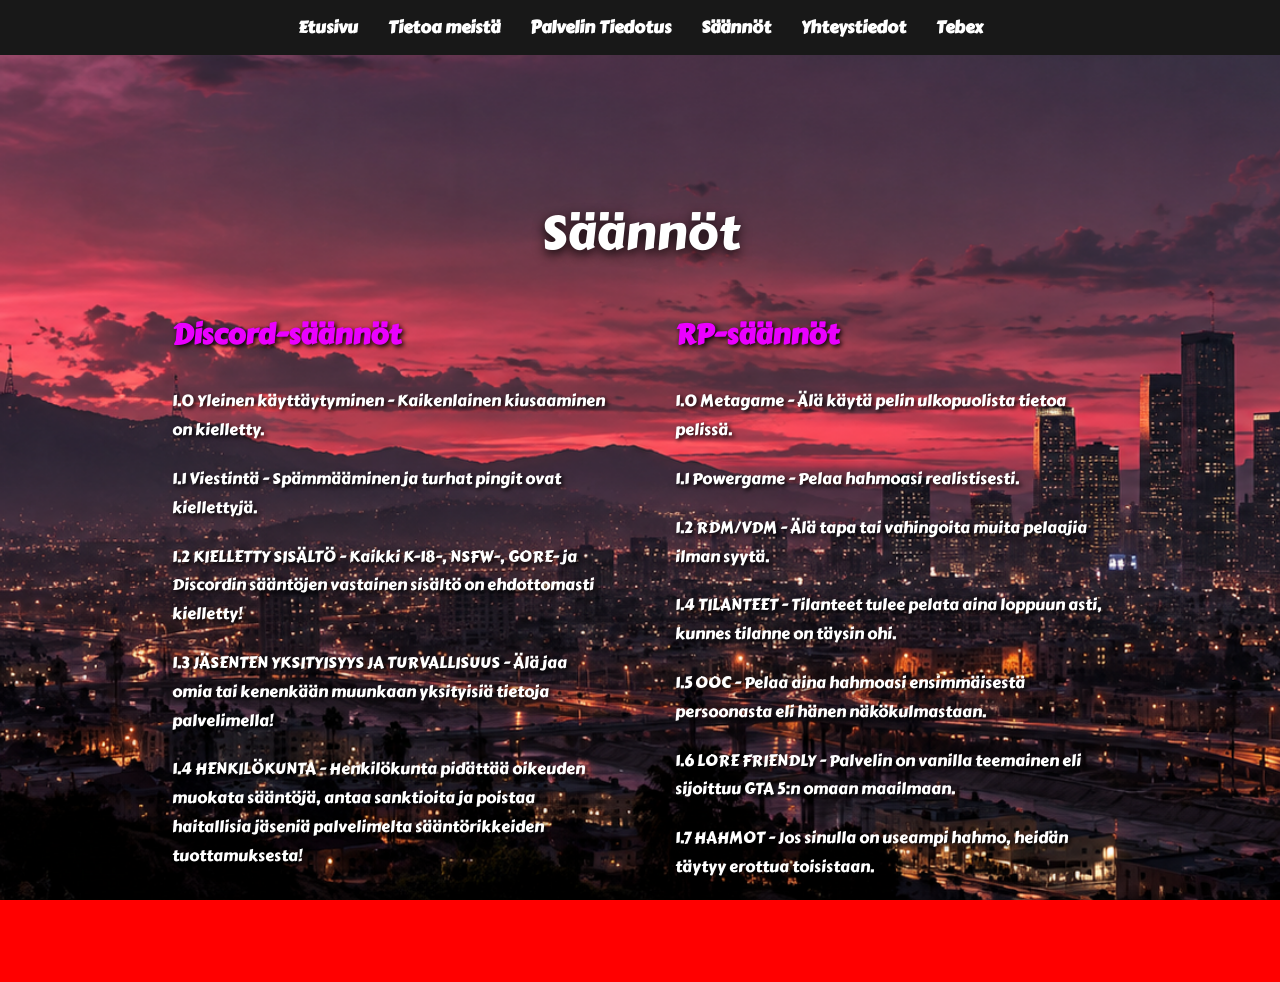
==== saannot/index.html @ a562ff14 "Add files via upload" ====
<!DOCTYPE html>
<html lang="fi">
<head>    
    <!-- Google Fonts: Carter One -->
    <link rel="preconnect" href="https://fonts.googleapis.com">
    <link rel="preconnect" href="https://fonts.gstatic.com" crossorigin>
    <link href="https://fonts.googleapis.com/css2?family=Carter+One&display=swap" rel="stylesheet">

    <meta charset="UTF-8">
    <meta name="viewport" content="width=device-width, initial-scale=1.0">
    <title>Union - Säännöt</title>
    <link rel="stylesheet" href="/style.css">
    <!-- UNION - SELAIMEN PIKKUKUVA -->
    <link rel="icon" type="image/png" href="/UnionU.png">
</head>
    <body>
        <nav class="navbar">
            <a href="/">Etusivu</a>
            <a href="/tietoa/">Tietoa meistä</a>
            <a href="/tiedotus/">Palvelin Tiedotus</a>
            <a href="/saannot/">Säännöt</a>
            <a href="/yhteystiedot/">Yhteystiedot</a>
            <a href="/tebex/">Tebex</a>
        </nav>
    <main class="content">

        <h1 class="page-title">Säännöt</h1>
        <div class="rules-container">

    <!-- VASEN SARake: DISCORD -->
    <section class="rules-column">

        <h2>Discord-säännöt</h2>

        <p>1.0 Yleinen käyttäytyminen - Kaikenlainen kiusaaminen on kielletty.</p>

        <p>1.1 Viestintä - Spämmääminen ja turhat pingit ovat kiellettyjä.</p>

        <p>1.2 KIELLETTY SISÄLTÖ - Kaikki K-18-, NSFW-, GORE- ja Discordin sääntöjen vastainen sisältö on ehdottomasti kielletty!</p>

        <p>1.3 JÄSENTEN YKSITYISYYS JA TURVALLISUUS - Älä jaa omia tai kenenkään muunkaan yksityisiä tietoja palvelimella!</p>

        <p>1.4 HENKILÖKUNTA - Henkilökunta pidättää oikeuden muokata sääntöjä, antaa sanktioita ja poistaa haitallisia jäseniä palvelimelta sääntörikkeiden tuottamuksesta!</p>

    </section>

    <!-- OIKEA SARAKE: RP -->
    <section class="rules-column">

        <h2>RP-säännöt</h2>

        <p>1.0 Metagame - Älä käytä pelin ulkopuolista tietoa pelissä.</p>

        <p>1.1 Powergame - Pelaa hahmoasi realistisesti.</p>

        <p>1.2 RDM/VDM - Älä tapa tai vahingoita muita pelaajia ilman syytä.</p>

        <p>1.4 TILANTEET - Tilanteet tulee pelata aina loppuun asti, kunnes tilanne on täysin ohi.</p>

        <p>1.5 OOC - Pelaa aina hahmoasi ensimmäisestä persoonasta eli hänen näkökulmastaan.</p>

        <p>1.6 LORE FRIENDLY - Palvelin on vanilla teemainen eli sijoittuu GTA 5:n omaan maailmaan.</p>

        <p>1.7 HAHMOT - Jos sinulla on useampi hahmo, heidän täytyy erottua toisistaan.</p>

        <!-- LISÄÄ LOPUT RP-SÄÄNNÖT TÄHÄN -->

    </section>

</div>
        
    </main>
<script src="/snow.js" defer></script>
</body>
</html>
---- style.css ----
/* Yleiset asetukset */
* {
    box-sizing: border-box;
}

html {
    scroll-behavior: smooth;
    scroll-padding-top: 100px;
}

body {
    margin: 0;
    font-family: "Carter One", system-ui;
    background-color: #f4f4f4;
    color: rgb(34, 34, 34);
    line-height: 1.6;
}

/* Yläpalkki */
.header {
    background-color: #181818;
    color: white;
    padding: 20px;
    text-align: center;
}

.header h1 {
    margin: 0 0 15px;
    letter-spacing: 3px;
}


/* Navigointivalikko */
.navigation {
    display: flex;
    justify-content: center;
    flex-wrap: wrap;
    gap: 20px;
}

.navigation a {
    color: white;
    text-decoration: none;
    font-weight: bold;
    transition: color 0.2s;
}

.navigation a:hover {
    color: #00bcd4;
}


/* Etusivun suuri osio */

.hero {
    
    background-size: cover;
    background-position: center;
    background-repeat: no-repeat;

    min-height: 400px;
    padding: 80px 20px;

    text-align: center;
}

.hero {
    min-height: 793px;
    padding: 80px 20px;
    background: linear-gradient(135deg, #202020, #5a5a5a);
    color: rgb(255, 0, 242);
    text-align: center;

    display: flex;
    flex-direction: column;
    justify-content: center;
    align-items: center;
}

.hero h2 {
    font-size: 36px;
    margin-bottom: 10px;
}

.hero p {
    max-width: 600px;
}

body.etusivu .hero {
    background: transparent;
}

/* Painike */
.button {
    display: inline-block;
    margin-top: 20px;
    padding: 12px 25px;
    background-color: #0098d4;
    color: #111111;
    text-decoration: none;
    font-weight: bold;
    border-radius: 5px;
    transition: background-color 0.2s;
}

.button:hover {
    background-color: #0098d4;
}


/* Sisältö ilman valkoista laatikkoa */
.content {
    width: 90%;
    max-width: 1100px;
    margin: 50px auto;
    padding: 30px;

    background: transparent;
    backdrop-filter: none;
    -webkit-backdrop-filter: none;

    border: none;
    border-radius: 0;
    box-shadow: none;

    height: auto;
    min-height: 0;
    max-height: none;

    color: white;
}

/* Pääotsikot */
.content h1 {
    color: #ffffff;
    font-size: 48px;
    text-align: center;

    text-shadow: 0 4px 12px rgba(0, 0, 0, 0.9);
}

/* Väliotsikot */
.content h2 {
    color: #00d9ff;
    font-size: 30px;

    text-shadow: 0 3px 8px rgba(0, 0, 0, 0.8);
}

/* Tavalliset tekstit */
.content p,
.content li {
    color: #ffffff;
    font-size: 19px;
    line-height: 1.9;

    text-shadow: 0 2px 6px rgba(0, 0, 0, 0.95);
}

/* Linkit */
.content a {
    color: #00d9ff;
    text-decoration: none;
}

.content a:hover {
    color: #ffffff;
}


/* Kuvien asettelu */
.image-container {
    display: flex;
    flex-wrap: wrap;
    gap: 20px;
    justify-content: center;
}

/* Kuvien tyylit */
.image-container img {
    max-width: 100%;
    height: auto;
    border-radius: 10px;
    box-shadow: 0 3px 10px rgba(0, 0, 0, 0.08);
}  

/* Kuvatekstit */
.image-container figcaption {
    text-align: center;
    margin-top: 10px;
    font-style: italic;
    color: #555;
}

/* Yhteystiedot */
.contact-info {
    text-align: center;
    margin-top: 20px;
} 


/* Tebex-logo */
.tebex-logo {
    display: block;
    margin: 20px auto;
    max-width: 200px;
    height: auto;
}

/* Sivuston taustakuva */
body {
    background-image: url("./tausta.png");
    background-size: cover;
    background-position: center;
    background-repeat: no-repeat;
    background-attachment: fixed;
    min-height: 100vh;
}


/* Alapalkki */
.footer {
    padding: 20px;
    background-color: #181818;
    color: #ea00ff;
    text-align: center;
}


/* Puhelimille ja pienille näytöille */
@media (max-width: 600px) {

    .header h1 {
        font-size: 24px;
    }

    .navigation {
        gap: 12px;
    }

    .hero {
        min-height: 350px;
        padding: 50px 20px;
    }

    .hero h2 {
        font-size: 28px;
    }

    .content {
        margin: 15px;
        padding: 22px;
    }
}

body {
    background-color: red !important;
}


/* Yläpalkki */
.navbar {
    background-color: #181818;
    height: 65px;
    width: 100%;

    display: flex;
    justify-content: center;
    align-items: center;

    gap: 30px;
    box-sizing: border-box;
}

/* Yläpalkin linkit */
.navbar a {
    color: white;
    text-decoration: none;
    font-family: Arial, sans-serif;
    font-size: 16px;
    font-weight: 500;

    transition: color 0.3s ease;
}

/* Hiiren osoitin linkin päällä */
.navbar a:hover {
    color: #00d9ff;
}

/* Poistetaan sivun oletusreunukset */
body {
    margin: 0;
}



/* Yläpalkki kaikilla sivuilla */
.navbar {
    background-color: #181818;
    width: 100%;
    height: 55px;

    display: flex;
    justify-content: center;
    align-items: center;
    gap: 30px;

    box-sizing: border-box;
}

/* Yläpalkin linkit */
.navbar a,
.navbar a:visited {
    color: #ffffff;
    text-decoration: none;
    font-size: 16px;
    font-weight: 500;
}

/* Linkkien hover-efekti */
.navbar a:hover {
    color: #ea00ff;
}

/* Poistetaan ylimääräiset reunukset */
body {
    margin: 0;
}



/* Kaikkien sivujen taustakuvat */
body {
    background-size: cover;
    background-position: center;
    background-repeat: no-repeat;
    background-attachment: fixed;
    min-height: 100vh;
}

/* Etusivu */
body.etusivu {
    background-image: url("tausta.png");
}

/* Tietoa meistä */
body.tietoa {
    background-image: url("tausta.png");
}

/* Säännöt */
body.saannot {
    background-image: url("tausta.png");
}

/* Yhteystiedot */
body.yhteystiedot {
    background-image: url("tausta.png");
}

/* Tebex */
body.tebex {
    background-image: url("tausta.png");
}

body.etusivu .hero {
    background: transparent !important;
}


/* Sivuston rakenne */
html {
    min-height: 100%;
}

body {
    min-height: 100vh;
    margin: 0;
    display: flex;
    flex-direction: column;
}

/* Pääsisältö täyttää vapaan tilan */
main {
    flex: 1;
}

/* Alapalkki sivun alareunaan */
.footer {
    background-color: #181818;
    color: #ea00ff;
    text-align: center;
    padding: 20px;
    margin-top: auto;
}

body.etusivu {
    background-color: #181818;
}


/* Etusivun rakenne */
body.etusivu {
    margin: 0;
    min-height: 100vh;
    display: flex;
    flex-direction: column;
}

/* Pääsisältö täyttää jäljellä olevan tilan */
body.etusivu main {
    flex: 1;
    min-height: 0;
    display: flex;
    flex-direction: column;
}

/* Etusivun kuva ja sisältö */
body.etusivu .hero {
    flex: 1;
    min-height: 0;
    height: auto;
    padding: 40px 20px;
    box-sizing: border-box;

    display: flex;
    flex-direction: column;
    justify-content: center;
    align-items: center;

    background: transparent !important;
}

/* Alapalkki */
body.etusivu .footer {
    margin-top: 0;
    flex-shrink: 0;
    background-color: #181818;
    padding: 20px;
    text-align: center;
}


/* Etusivun otsikko */
body.etusivu .hero h2 {
    color: white;
    font-size: 42px;
    font-weight: bold;
    text-align: center;
    text-shadow: 2px 3px 8px rgba(0, 0, 0, 0.9);
}

/* Etusivun esittelyteksti */
body.etusivu .hero p {
    color: white;
    font-size: 20px;
    line-height: 1.6;
    text-align: center;
    max-width: 700px;
    text-shadow: 2px 2px 6px rgba(0, 0, 0, 0.9);
}


/* Tietoa meistä -sivun otsikko */
body.tietoa .content h1 {
    color: #171717;
    font-size: 36px;
    text-align: center;
    margin-bottom: 30px;
}

/* Väliotsikot */
body.tietoa .content h2 {
    color: #ea00ff;
    font-size: 24px;
    margin-top: 30px;
    margin-bottom: 15px;
}

/* Tekstikappaleet */
body.tietoa .content p {
    color: #222;
    font-size: 17px;
    line-height: 1.8;
}


/* Tietoa meistä -sivun taustakuva */
body.tietoa {
    background-image: url("tausta.png");
    background-size: cover;
    background-position: center;
    background-repeat: no-repeat;
    background-attachment: fixed;
}


/* Säännöt-sivun taustakuva */
body.saannot {
    background-image: url("tausta.png");
    background-size: cover;
    background-position: center;
    background-repeat: no-repeat;
    background-attachment: fixed;
}


/* Otsikot */
body.saannot .content h1 {
    color: #171717;
    font-size: 36px;
    margin-bottom: 40px;
}

/* Discord- ja RP-sääntöjen otsikot */
body.saannot .content h2 {
    color: #ea00ff;
    font-size: 36px;
    margin-top: 30px;
    margin-bottom: 40px;
}

/* Sääntötekstit */
body.saannot .content p {
    color: #222222;
    font-size: 16px;
    line-height: 1.8;
}


/* Säännöt-sivun pääotsikko */
.saannot-otsikko {
    text-align: center;
    font-size: 36px;
    font-weight: bold;
    color: #181818;
    margin-bottom: 40px;
}


/* Yhteystiedot-otsikko */
.yhteystiedot-otsikko {
    text-align: center;
    font-size: 36px;
    font-weight: bold;
    color: #181818;
    margin-bottom: 40px;
}


/* Yhteystiedot-sivun otsikko */
body.yhteystiedot .content h1 {
    text-align: center;
    font-size: 36px;
    margin: 10px 0 30px;
}


/* Otsikko keskelle */
body.yhteystiedot main.content h1 {
    text-align: center;
    font-size: 36px;
    margin: 10px 0 30px;
}


/* Otsikko keskelle */
body.yhteystiedot .yhteystiedot-laatikko h1 {
    text-align: center;
    font-size: 36px;
    margin: 10px 0 30px;
}


/* Tebex-otsikko keskelle */
body.tebex main.tebex-laatikko h1 {
    text-align: center;
    font-size: 36px;
    margin: 10px 0 30px;
}



/* Koko sivuston fontti */
html {
    font-family: 'Poppins', sans-serif;
    font-size: 18px;
}

body, button, input, textarea {
    font-family: 'Poppins', sans-serif;
}

/* Kaikkien sivujen pääotsikot */
h1 {
    font-size: 42px;
    font-weight: 700;
}

/* Väliotsikot */
h2 {
    font-size: 28px;
    font-weight: 600;
}

/* Tavalliset tekstit */
p, li {
    font-size: 18px;
    line-height: 1.8;
}

/* Yläpalkin linkit */
.navbar a {
    font-family: 'Poppins', sans-serif;
    font-size: 17px;
    font-weight: 600;
}

/* Painikkeet */
button, .btn {
    font-size: 18px;
    font-weight: 600;
}



/* Etusivun sisältöalue */
body.etusivu .hero {
    position: relative;
    min-height: calc(100vh - 110px);
    display: flex;
    justify-content: center;
    align-items: center;
    background: transparent;
    overflow: hidden;
}

/* Union-logon sijoitus */
.union-logo-container {
    position: absolute;
    top: 50%;
    left: 50%;

    width: 100%;
    display: flex;
    justify-content: center;
    align-items: center;

    transform: translate(-50%, -50%);
    pointer-events: none;
}

/* Logon koko ja animaatio */
.union-logo {
    display: block;
    width: min(1200px, 90vw);
    max-width: none;
    height: auto;

    animation: unionFloat 5s ease-in-out infinite;

    filter: drop-shadow(
        0 15px 25px rgba(0, 0, 0, 0.4)
    );
}

/* Leijuva animaatio */
@keyframes unionFloat {
    0%, 100% {
        transform: translateY(0);
    }

    50% {
        transform: translateY(-25px);
    }
}

/* Tekstit logon eteen */
.hero-text {
    position: relative;
    z-index: 2;
    text-align: center;
    color: white;
    padding: 20px;
    text-shadow: 0 2px 8px black;
}

@media (prefers-reduced-motion: reduce) {
    .union-logo {
        animation: none;
    }
}


/* Hidas leijuva liike */
@keyframes unionFloat {
    0%, 100% {
        transform: translateY(0) scale(1);
    }

    50% {
        transform: translateY(-20px) scale(1.03);
    }
}

/* Huomioidaan vähennetyn liikkeen asetus */
@media (prefers-reduced-motion: reduce) {
    .union-logo {
        animation: none;
    }
}


/* Etusivu täsmälleen näytön kokoiseksi */
html,
body.etusivu {
    margin: 0;
    padding: 0;
}

/* Etusivun asettelu */
body.etusivu {
    height: 100vh;
    height: 100dvh;

    display: flex;
    flex-direction: column;

    overflow: hidden;
}

/* Yläpalkki */
body.etusivu .navbar {
    flex-shrink: 0;
    height: 50px;
}

/* Etusivun pääsisältö */
body.etusivu .hero {
    flex: 1;
    min-height: 0;
    height: auto;

    position: relative;
    display: flex;
    justify-content: center;
    align-items: center;

    overflow: hidden;
}

/* Alapalkki */
body.etusivu .footer,
body.etusivu footer {
    flex-shrink: 0;
    padding: 15px;
    margin: 0;
}

/* Leijuva Union-logo */
body.etusivu .union-logo {
    width: min(1100px, 85vw);
    max-height: 90%;
    object-fit: contain;

    animation: unionFloat 5s ease-in-out infinite;
}

/* Logon animaatio */
@keyframes unionFloat {
    0%, 100% {
        transform: translateY(0);
    }

    50% {
        transform: translateY(-20px);
    }
}

@media (prefers-reduced-motion: reduce) {
    body.etusivu .union-logo {
        animation: none;
    }
}


/* CARTER ONE - KOKO SIVUSTO */

html,
body,
h1,
h2,
h3,
h4,
h5,
h6,
p,
a,
span,
li,
button,
nav,
header,
footer,
input,
textarea {
    font-family: "Carter One", cursive !important;
}

/* Pääotsikot */
h1 {
    font-size: 42px;
}

/* Väliotsikot */
h2 {
    font-size: 30px;
}

/* Tavalliset tekstit */
p, li {
    font-size: 18px;
    line-height: 1.8;
}

/* Yläpalkki */
.navbar a {
    font-size: 17px;
}

/* Etusivun pääotsikko */
.hero h2 {
    font-size: 42px;
}


/* Tietoa meistä -sivun asettelu */
.tietoa-grid {
    display: grid;
    grid-template-columns: repeat(2, minmax(0, 1fr));
    gap: 60px;
    margin-top: 70px;
}

/* Kolmas osio keskelle */
.tietoa-grid section:last-child {
    grid-column: 1 / -1;
    text-align: center;
}

/* Mobiiliasettelu */
@media (max-width: 768px) {
    .tietoa-grid {
        grid-template-columns: 1fr;
        gap: 25px;
    }

    .tietoa-grid section:last-child {
        grid-column: auto;
    }
}


/* Yhteystiedot ja Tebex ilman valkoisia laatikoita */
body.yhteystiedot main.content,
body.tebex main.content {
    display: flex;
    flex-direction: column;
    align-items: center;

    width: 100%;
    max-width: none;

    height: auto;
    min-height: 0;
    max-height: none;

    margin: 0;
    padding: 65px 30px;

    background: transparent;
    backdrop-filter: none;
    -webkit-backdrop-filter: none;

    border: none;
    border-radius: 0;
    box-shadow: none;

    color: #ffffff;
    box-sizing: border-box;
}

/* Sivujen pääotsikot */
.yhteystiedot-sisalto h1,
.tebex-sisalto h1 {
    font-size: 52px;
    color: white;
    text-align: center;
    margin: 0 0 60px;

    text-shadow: 0 4px 12px rgba(0,0,0,0.9);
}

/* Tekstiosioiden asettelu */
.yhteystiedot-tekstit,
.tebex-tekstit {
    width: 100%;
    max-width: 650px;
    text-align: center;
}

/* Väliotsikot */
.yhteystiedot-tekstit h2,
.tebex-tekstit h2 {
    color: #ea00ff;
    font-size: 30px;
    margin-bottom: 25px;
}

/* Tavalliset tekstit */
.yhteystiedot-tekstit p,
.tebex-tekstit p {
    color: white;
    font-size: 19px;
    line-height: 1.8;
    margin-bottom: 35px;
}

/* Tekstien varjostus */
.yhteystiedot-sisalto h2,
.yhteystiedot-sisalto p,
.tebex-sisalto h2,
.tebex-sisalto p {
    text-shadow: 0 3px 10px rgba(0,0,0,0.9);
}

/* Discord- ja Tebex-painikkeet */
.union-painike {
    display: inline-block;
    padding: 15px 30px;

    background: #ea00ff;
    color: #ffffff !important;

    text-decoration: none;
    border-radius: 12px;

    font-size: 18px;
    transition: 0.3s ease;
}

.union-painike:hover {
    background: #ea00ff;
    transform: translateY(-4px);
    box-shadow: 0 5px 20px rgba(0, 0, 0, 0.4);
}

/* Mobiilinäkymä */
@media (max-width: 768px) {
    body.yhteystiedot main.content,
    body.tebex main.content {
        padding: 45px 20px;
    }

    .yhteystiedot-sisalto h1,
    .tebex-sisalto h1 {
        font-size: 36px;
        margin-bottom: 40px;
    }

    .yhteystiedot-tekstit h2,
    .tebex-tekstit h2 {
        font-size: 24px;
    }
}


/* TIETOA MEISTÄ JA SÄÄNNÖT */

/* Poistetaan mahdolliset vanhat laatikkotyylit */
body.tietoa main.content,
body.saannot main.content {
    width: 90%;
    max-width: 1100px;
    margin: 50px auto;
    padding: 30px;

    background: transparent;
    backdrop-filter: none;
    -webkit-backdrop-filter: none;

    border: none;
    border-radius: 0;
    box-shadow: none;

    height: auto;
    min-height: 0;
    max-height: none;
}

/* Pääotsikot */
body.tietoa .content h1,
body.saannot .content h1 {
    color: #ffffff !important;
    font-size: 48px;
    text-align: center;

    text-shadow: 0 4px 12px rgba(0, 0, 0, 0.9);
}

/* Väliotsikot */
body.tietoa .content h2,
body.saannot .content h2 {
    color: #ea00ff !important;
    font-size: 28px;

    text-shadow: 0 3px 10px rgba(0, 0, 0, 0.9);
}

/* Tavalliset tekstit */
body.tietoa .content p,
body.saannot .content p,
body.saannot .content li {
    color: #ffffff !important;
    font-size: 18px;
    line-height: 1.8;

    text-shadow: 0 3px 10px rgba(0, 0, 0, 0.95);
}

/* Carter One */
body.tietoa .content,
body.saannot .content {
    font-family: "Carter One", cursive;
}

/* Mobiililaitteet */
@media (max-width: 768px) {
    body.tietoa .content h1,
    body.saannot .content h1 {
        font-size: 36px;
    }

    body.tietoa .content h2,
    body.saannot .content h2 {
        font-size: 24px;
    }

    body.tietoa .content p,
    body.saannot .content p {
        font-size: 16px;
    }
}

/* UNION - LUMISADE */

#snowfall {
    position: fixed;
    top: 0;
    left: 0;
    width: 100%;
    height: 100%;
    pointer-events: none;
    z-index: 9999;
    overflow: hidden;
}

.snowflake {
    position: absolute;
    top: -20px;
    background: white;
    border-radius: 50%;
    opacity: 0.8;
    box-shadow: 0 0 6px rgba(255,255,255,0.5);
    animation: snowfall linear infinite;
}

@keyframes snowfall {
    0% {
        transform: translate3d(0, -20px, 0);
    }

    100% {
        transform: translate3d(
            var(--drift),
            105vh,
            0
        );
    }
}

@media (prefers-reduced-motion: reduce) {
    .snowflake {
        animation: none;
        display: none;
    }
}

/* UNION - KAIKKIEN SIVUJEN PÄÄOTSIKOT */

.page-title {
    font-family: 'Carter One', cursive;
    font-size: 48px !important;
    font-weight: normal;

    color: white;
    text-align: center;

    position: relative;
    width: 100%;

    margin: 70px 0 0 0 !important;
    padding: 0 !important;

    line-height: 1.2;

    text-shadow: 3px 3px 5px rgba(0, 0, 0, 0.8);
}

/* UNION - SÄÄNTÖJEN KAKSI SARAKETTA */

.rules-container {
    display: grid;
    grid-template-columns: 1fr 1fr;
    gap: 70px;

    width: 90%;
    max-width: 1500px;

    margin: 50px auto 0;
    align-items: start;
}

.rules-column {
    min-width: 0;
    text-align: left;
}

.rules-column h2 {
    font-family: 'Carter One', cursive;
    font-size: 28px;
    color: #ea00ff;

    margin: 0 0 30px 0;
    text-shadow: 2px 2px 5px black;
}

.rules-column p {
    font-family: 'Carter One', cursive;
    font-size: 16px;
    color: white;

    line-height: 1.8;
    margin-bottom: 20px;

    overflow-wrap: break-word;
    text-shadow: 2px 2px 4px black;
}

/* MOBIILINÄKYMÄ */

@media (max-width: 768px) {
    .rules-container {
        grid-template-columns: 1fr;
        gap: 40px;
        width: 90%;
    }
}

/* UNION - YHTEYSTIETOJEN KAKSI SARAKETTA */

.contact-container {
    display: grid;
    grid-template-columns: 1fr 1fr;
    gap: 70px;

    width: 90%;
    max-width: 1300px;

    margin: 50px auto 0;
    align-items: start;
}

.contact-column {
    min-width: 0;
    text-align: center;
}

.contact-column h2 {
    font-family: 'Carter One', cursive;
    font-size: 28px;
    color: #ea00ff;

    margin: 0 0 30px 0;
    text-shadow: 2px 2px 5px black;
}

.contact-column p {
    font-family: 'Carter One', cursive;
    font-size: 16px;
    color: white;

    line-height: 1.8;
    margin-bottom: 20px;

    text-shadow: 2px 2px 4px black;
}

/* DISCORD-PAINIKE */

.contact-button {
    display: inline-block;
    background: #ea00ff;
    color: white;

    padding: 15px 28px;
    border-radius: 12px;

    font-family: 'Carter One', cursive;
    font-size: 16px;
    text-decoration: none;

    transition: 0.3s;
}

.contact-button:hover {
    background: #ea00ff;
    transform: scale(1.05);
}

/* SÄHKÖPOSTI */

.contact-email {
    color: #ea00ff;
    text-decoration: none;
    overflow-wrap: anywhere;
}

.contact-email:hover {
    text-decoration: underline;
}

/* MOBIILINÄKYMÄ */

@media (max-width: 768px) {
    .contact-container {
        grid-template-columns: 1fr;
        gap: 40px;
        width: 90%;
    }
}

/* UNION - YHTEYSTIETOJEN LINKKIEN VÄRIT */

.contact-button,
.contact-button:visited {
    color: white !important;
}

.contact-email,
.contact-email:visited {
    color: white !important;
}

/* Väri myös hiiren ollessa linkin päällä */

.contact-button:hover,
.contact-email:hover {
    color: white !important;
}
.contact-button {
    background-color: #ea00ff !important;
    color: white !important;
}

/* UNION - TIETOA MEISTÄ -SIVUN ASETTELU */

.about-container {
    display: grid;
    grid-template-columns: 1fr 1fr;
    column-gap: 70px;
    row-gap: 80px;

    width: 90%;
    max-width: 1000px;

    margin: 70px auto 0;
    align-items: start;
}

.about-column {
    min-width: 0;
    text-align: left;
}

.about-column h2 {
    font-family: 'Carter One', cursive;
    font-size: 28px;
    color: #ea00ff;

    margin: 0 0 20px 0;
    text-shadow: 2px 2px 5px black;
}

.about-column p {
    font-family: 'Carter One', cursive;
    font-size: 16px;
    color: white;

    line-height: 1.8;
    margin: 0 0 20px 0;

    text-shadow: 2px 2px 4px black;
}

/* MOBIILINÄKYMÄ */

@media (max-width: 768px) {
    .about-container {
        grid-template-columns: 1fr;
        gap: 40px;
        width: 90%;
    }
}

/* UNION - FOOTER JA TEKIJÄT */

.footer {
    position: relative;
    display: flex;
    align-items: center;
    justify-content: center;

    min-height: 90px;
    background: #181818;
    width: 100%;
}

.footer-credits {
    position: absolute;
    left: 25px;

    font-family: 'Carter One', cursive;
    font-size: 12px;
    color: #525252;
}

.footer-copyright {
    font-family: 'Carter One', cursive;
    font-size: 16px;
    color: #ea00ff;
}

/* MOBIILINÄKYMÄ */

@media (max-width: 600px) {
    .footer {
        flex-direction: column;
        gap: 8px;
        padding: 15px;
    }

    .footer-credits {
        position: static;
    }
}


/* UNION - PALVELIN TIEDOTUS */

body.tiedotus {
    background-image: url('tausta.png');
    background-position: center;
    background-size: cover;
    background-attachment: fixed;
    background-repeat: no-repeat;
    min-height: 100vh;
}

.tiedotus-main {
    width: 90%;
    max-width: 1100px;
    margin: 0 auto;
    padding-bottom: 80px;
}

.tiedotus-kuvaus {
    color: white;
    font-family: 'Carter One', cursive;
    font-size: 18px;
    text-align: center;
    margin: 30px 0 50px;
    text-shadow: 2px 2px 5px black;
}

.tiedotus-lista {
    display: flex;
    flex-direction: column;
    gap: 25px;
}

/* YKSITTÄINEN TIEDOTE */

.tiedote {
    background: rgba(0, 0, 0, 0.45);
    border: 1px solid rgba(234, 0, 255, 0.5);
    border-radius: 15px;

    padding: 25px 30px;
    text-align: left;

    backdrop-filter: blur(5px);
    -webkit-backdrop-filter: blur(5px);
}

.tiedote-ylatiedot {
    display: flex;
    justify-content: space-between;
    align-items: center;
    gap: 20px;
    margin-bottom: 15px;
}

.tiedote h2 {
    color: #ea00ff;
    font-family: 'Carter One', cursive;
    font-size: 24px;
    margin: 0;
    text-shadow: 2px 2px 5px black;
}

.tiedote time {
    color: #ea00ff;
    font-family: 'Carter One', cursive;
    font-size: 13px;
    white-space: nowrap;
}

.tiedote p {
    color: white;
    font-family: 'Carter One', cursive;
    font-size: 16px;
    line-height: 1.8;
    margin: 0;
    text-shadow: 2px 2px 4px black;
}

/* MOBIILINÄKYMÄ */

@media (max-width: 768px) {
    .tiedote {
        padding: 20px;
    }

    .tiedote-ylatiedot {
        flex-direction: column;
        align-items: flex-start;
        gap: 8px;
    }

    .tiedote h2 {
        font-size: 20px;
    }
}

/* UNION - SIVUKOHTAISET TAUSTAKUVAT */

/* SÄÄNNÖT */
body.saannot {
    background-image: url('/UnionSaannot.avif') !important;
    background-size: cover;
    background-position: center;
    background-repeat: no-repeat;
    background-attachment: fixed;
}

/* YHTEYSTIEDOT */
body.yhteystiedot {
    background-image: url('/UnionYhteystiedot.png') !important;
    background-size: cover;
    background-position: center;
    background-repeat: no-repeat;
    background-attachment: fixed;
}

/* TEBEX */
body.tebex {
    background-image: url('/TebexUnion.png') !important;
    background-size: cover;
    background-position: center;
    background-repeat: no-repeat;
    background-attachment: fixed;
}

/* UNION - TEBEX-SIVUN KESKITYS */

body.tebex .tebex-main {
    min-height: calc(100vh - 50px);
    display: flex;
    flex-direction: column;
    justify-content: center;
    align-items: center;
    text-align: center;
    padding: 20px;
    box-sizing: border-box;
}

/* KESKITETÄÄN KAIKKI TEKSTIT */

body.tebex .tebex-main h1,
body.tebex .tebex-main h2,
body.tebex .tebex-main p {
    text-align: center;
}

/* PAINIKE KESKELLE */

body.tebex .tebex-main a {
    align-self: center;
}

/* POISTETAAN YLIMÄÄRÄINEN YLÄMARGINAALI */

body.tebex .tebex-main .page-title {
    margin: 0 0 25px 0 !important;
}

/* UNION - TEBEX-SIVUN TEKSTIEN KESKITYS */

.tebex-sisalto {
    display: flex;
    flex-direction: column;
    align-items: center;
    text-align: center;
    width: 100%;
    box-sizing: border-box;
}

.tebex-sisalto .page-title {
    text-align: center;
    width: 100%;
}

.tebex-tekstit {
    display: flex;
    flex-direction: column;
    align-items: center;
    text-align: center;
    width: 100%;
    margin: 30px auto 0;
}

.tebex-tekstit h2,
.tebex-tekstit p {
    text-align: center;
}

.tebex-tekstit .union-painike {
    display: inline-block;
    margin: 20px auto 0;
}
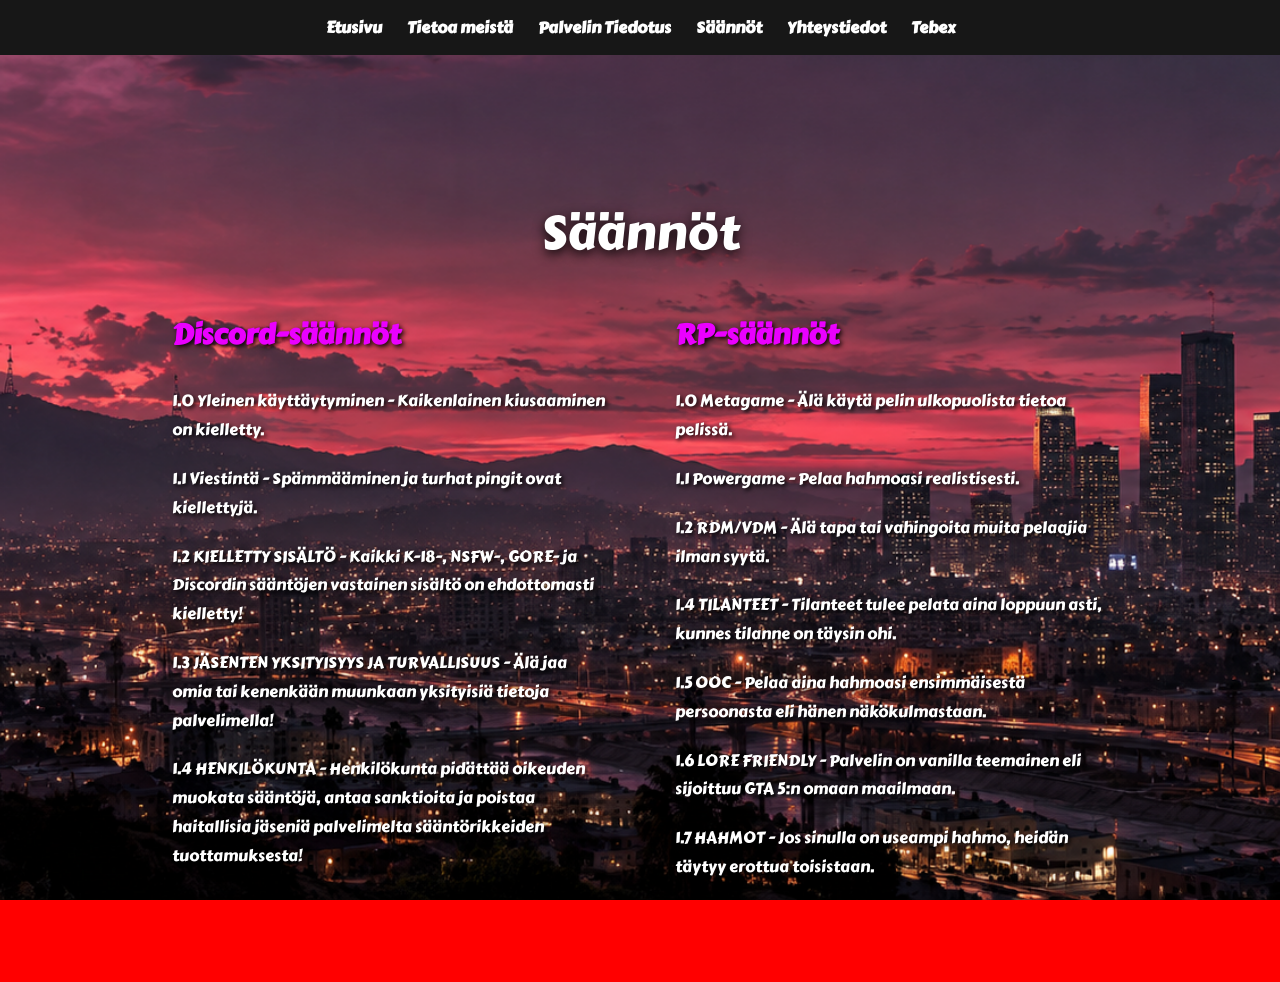
==== commit 4fb0b750: "Add files via upload" ====
--- a/saannot/index.html
+++ b/saannot/index.html
@@ -10,6 +10,7 @@
     <meta name="viewport" content="width=device-width, initial-scale=1.0">
     <title>Union - Säännöt</title>
     <link rel="stylesheet" href="/style.css">
+    <script src="/mobile-nav.js" defer></script>
     <!-- UNION - SELAIMEN PIKKUKUVA -->
     <link rel="icon" type="image/png" href="/UnionU.png">
 </head>
--- a/style.css
+++ b/style.css
@@ -1559,4 +1559,447 @@
 .tebex-tekstit .union-painike {
     display: inline-block;
     margin: 20px auto 0;
+}
+
+
+/* ======================================
+   UNION - RESPONSIVE DESIGN
+   PUHELIN / TABLETTI / TIETOKONE
+====================================== */
+
+html {
+    max-width: 100%;
+}
+
+body {
+    margin: 0;
+    max-width: 100%;
+    overflow-x: hidden;
+}
+
+*, *::before, *::after {
+    box-sizing: border-box;
+}
+
+img, video, iframe {
+    max-width: 100%;
+}
+
+img {
+    height: auto;
+}
+
+/* PÄÄOTSIKOT */
+
+.page-title {
+    font-size: clamp(30px, 4vw, 48px) !important;
+    max-width: 100%;
+    padding-inline: 12px !important;
+    overflow-wrap: break-word;
+}
+
+/* KAKSIPALSTAISET OSIOT */
+
+.about-container,
+.rules-container,
+.contact-container {
+    width: min(90%, 1300px);
+}
+
+/* ETUSIVUN LOGO */
+
+.union-logo-container {
+    max-width: 100%;
+}
+
+.union-logo {
+    max-width: min(90vw, 1000px);
+    height: auto;
+}
+
+/* TIEDOTUKSET */
+
+.tiedotus-main {
+    width: min(92%, 1100px);
+}
+
+.tiedote {
+    max-width: 100%;
+    overflow-wrap: anywhere;
+}
+
+.tiedote p {
+    white-space: pre-wrap;
+}
+
+/* PAINIKKEET */
+
+.union-painike,
+.contact-button {
+    max-width: 100%;
+    text-align: center;
+    white-space: normal;
+}
+
+/* ============================
+   TABLETIT
+============================ */
+
+@media (max-width: 1024px) {
+    .about-container,
+    .rules-container,
+    .contact-container {
+        gap: 35px;
+        width: 92%;
+    }
+
+    .navbar {
+        padding: 12px 15px;
+    }
+
+    .navbar a {
+        font-size: 14px;
+    }
+
+    .tiedote {
+        padding: 20px;
+    }
+}
+
+/* ============================
+   PUHELIMET
+============================ */
+
+@media (max-width: 768px) {
+
+    body {
+        background-attachment: scroll !important;
+        background-position: center top;
+    }
+
+    .about-container,
+    .rules-container,
+    .contact-container {
+        display: grid;
+        grid-template-columns: minmax(0, 1fr);
+        gap: 35px;
+        width: 92%;
+        margin-inline: auto;
+    }
+
+    .about-column,
+    .rules-column,
+    .contact-column {
+        min-width: 0;
+    }
+
+    .about-column h2,
+    .rules-column h2,
+    .contact-column h2 {
+        font-size: 23px;
+    }
+
+    .about-column p,
+    .rules-column p,
+    .contact-column p {
+        font-size: 15px;
+        line-height: 1.7;
+    }
+
+    .tiedotus-kuvaus {
+        font-size: 15px;
+    }
+
+    .tiedote-ylatiedot {
+        flex-direction: column;
+        align-items: flex-start;
+        gap: 8px;
+    }
+
+    .tiedote h2 {
+        font-size: 20px;
+    }
+
+    .tiedote p {
+        font-size: 14px;
+        line-height: 1.7;
+    }
+
+    .tebex-tekstit {
+        width: 92%;
+        margin-inline: auto;
+    }
+
+    .tebex-tekstit h2 {
+        font-size: 23px;
+    }
+
+    .tebex-tekstit p {
+        font-size: 15px;
+    }
+
+    /* ALAPALKKI */
+
+    .footer {
+        flex-wrap: wrap;
+        gap: 8px;
+        padding: 15px;
+        text-align: center;
+    }
+
+    .footer-credits {
+        position: static;
+    }
+}
+
+
+/* UNION - MOBIILINAVIGOINTI */
+
+.mobile-menu-toggle {
+    display: none;
+}
+
+@media (max-width: 768px) {
+    .mobile-menu-toggle {
+        display: block;
+        width: 100%;
+        padding: 14px 20px;
+        background: #171717;
+        color: #ea00ff;
+        border: 0;
+        font-family: 'Carter One', cursive;
+        font-size: 18px;
+        text-align: center;
+        cursor: pointer;
+    }
+
+    .navbar {
+        width: 100%;
+        flex-direction: column;
+        align-items: center;
+        justify-content: center;
+        flex-wrap: wrap;
+        gap: 0;
+    }
+
+    .navbar a {
+        display: block;
+        padding: 12px 16px;
+        text-align: center;
+        font-size: 16px;
+    }
+
+    .navbar.menu-ready:not(.menu-open) {
+        display: none;
+    }
+
+    .navbar.menu-ready.menu-open {
+        display: flex;
+    }
+}
+
+/* UNION - TAUSTAKUVAT MOBIILISSA */
+
+@media (max-width: 768px) {
+    body {
+        min-height: 100vh;
+        min-height: 100dvh;
+        background-size: cover;
+        background-position: center center;
+        background-repeat: no-repeat;
+        background-attachment: scroll !important;
+    }
+
+    /* Etusivun logo */
+    .union-logo {
+        width: min(90vw, 650px);
+        max-height: 50dvh;
+        object-fit: contain;
+    }
+
+    /* Sisältö ei saa mennä näytön ulkopuolelle */
+    main {
+        max-width: 100%;
+        min-width: 0;
+    }
+}
+
+@media (max-width: 768px) {
+    body.etusivu {
+        height: auto !important;
+        min-height: 100dvh;
+        overflow-y: auto !important;
+    }
+}
+
+/* UNION - YHTENÄINEN YLÄPALKKI */
+
+/* Etusivun header samaksi kuin muilla sivuilla */
+body.etusivu header {
+    width: 100%;
+    margin: 0 !important;
+    padding: 0 !important;
+    position: relative;
+}
+
+/* Kaikkien sivujen navigointipalkki */
+.navbar {
+    position: relative;
+    top: 0;
+    left: 0;
+
+    width: 100%;
+    min-height: 50px;
+
+    margin: 0 !important;
+    padding: 10px 20px;
+
+    display: flex;
+    align-items: center;
+    justify-content: center;
+    gap: 25px;
+
+    background-color: #171717;
+    box-sizing: border-box;
+}
+
+/* Linkkien ulkoasu */
+.navbar a {
+    font-family: 'Carter One', cursive;
+    color: white;
+    text-decoration: none;
+    font-size: 16px;
+    white-space: nowrap;
+}
+
+/* Hiiren ollessa linkin päällä */
+.navbar a:hover {
+    color: #ea00ff;
+}
+
+/* Pienemmät näytöt */
+@media (max-width: 1024px) and (min-width: 769px) {
+    .navbar {
+        gap: 12px;
+        padding: 12px;
+    }
+
+    .navbar a {
+        font-size: 13px;
+    }
+}
+
+/* POISTETAAN ETUSIVUN YLÄREUNAN YLIMÄÄRÄINEN TILA */
+
+body.etusivu {
+    margin-top: 0 !important;
+    padding-top: 0 !important;
+}
+
+body.etusivu .navbar {
+    margin-top: 0 !important;
+}
+
+/* UNION - ETUSIVUN YLÄPALKKI */
+
+body.etusivu {
+    margin: 0 !important;
+    padding: 0 !important;
+}
+
+/* Poistetaan ylimääräinen tila yläpalkin yläpuolelta */
+body.etusivu > header {
+    position: relative !important;
+    top: 0 !important;
+    margin: 0 !important;
+    padding: 0 !important;
+    transform: none !important;
+}
+
+/* Navigointipalkki heti sivun yläreunaan */
+body.etusivu > header > .navbar {
+    margin: 0 !important;
+    top: 0 !important;
+    transform: none !important;
+}
+
+/* UNION - ETUSIVUN YLÄPALKKI */
+
+body.etusivu {
+    margin: 0 !important;
+    padding: 0 !important;
+}
+
+body.etusivu > header {
+    position: relative !important;
+    top: 0 !important;
+    margin: 0 !important;
+    padding: 0 !important;
+    transform: none !important;
+}
+
+body.etusivu > header > .navbar {
+    margin: 0 !important;
+    padding: 10px 20px !important;
+    min-height: 50px;
+    height: auto;
+    top: 0 !important;
+    transform: none !important;
+}
+
+/* =====================================
+   UNION - ETUSIVUN YLÄPALKKI
+   ===================================== */
+
+html {
+    margin: 0;
+    padding: 0;
+}
+
+body.etusivu {
+    margin: 0 !important;
+    padding: 0 !important;
+}
+
+/* Poistetaan ylimääräinen väli headerin yläpuolelta */
+body.etusivu > header {
+    position: absolute !important;
+    top: 0 !important;
+    left: 0 !important;
+    right: 0 !important;
+
+    width: 100% !important;
+    margin: 0 !important;
+    padding: 0 !important;
+    transform: none !important;
+
+    z-index: 1000;
+}
+
+/* Musta yläpalkki */
+body.etusivu > header > .navbar {
+    position: relative !important;
+    top: 0 !important;
+
+    width: 100% !important;
+    height: 50px !important;
+    min-height: 50px !important;
+
+    margin: 0 !important;
+    padding: 0 20px !important;
+
+    display: flex;
+    justify-content: center;
+    align-items: center;
+    gap: 25px;
+
+    background: #171717 !important;
+}
+
+/* Linkkien ulkoasu */
+body.etusivu > header > .navbar a {
+    font-family: 'Carter One', cursive;
+    font-size: 16px;
+    color: white;
+    text-decoration: none;
 }
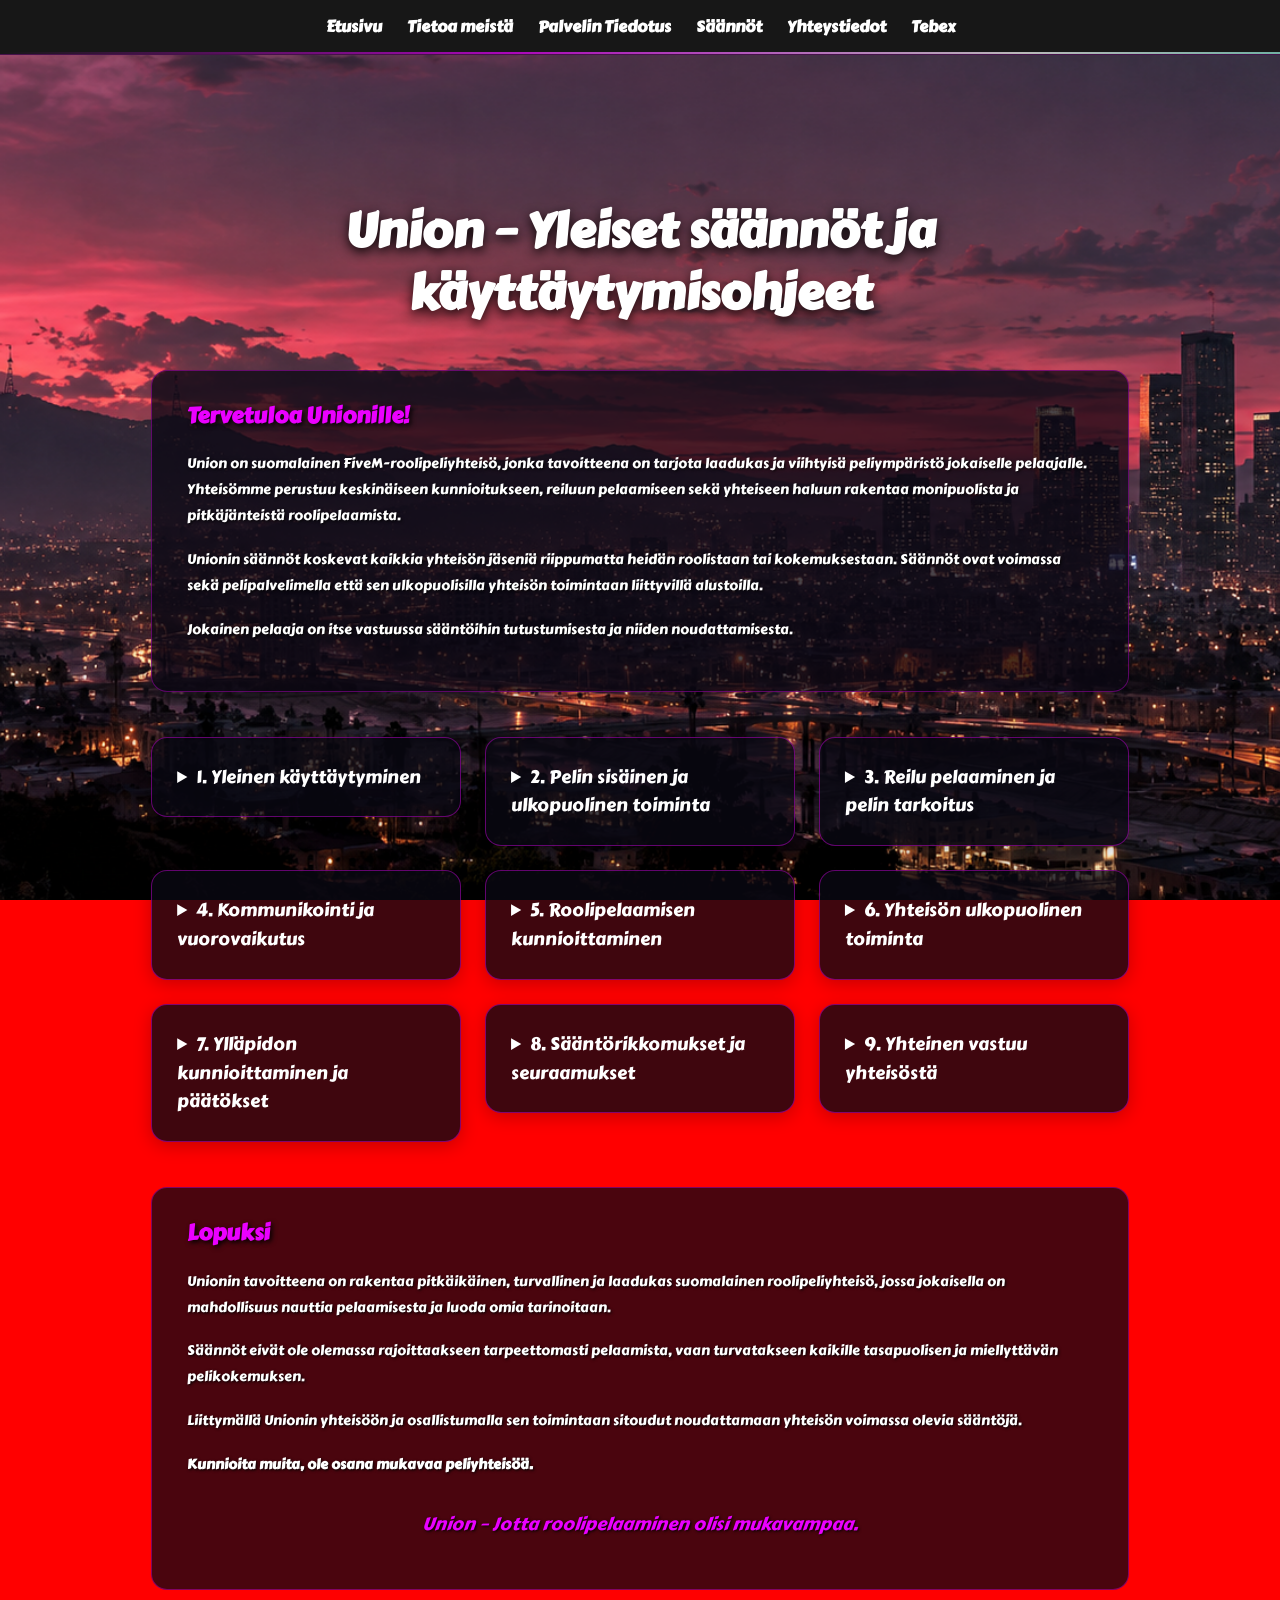
==== commit 544025bb: "Add files via upload" ====
--- a/saannot/index.html
+++ b/saannot/index.html
@@ -11,6 +11,7 @@
     <title>Union - Säännöt</title>
     <link rel="stylesheet" href="/style.css">
     <script src="/mobile-nav.js" defer></script>
+    <script src="/rules-cards.js" defer></script>
     <!-- UNION - SELAIMEN PIKKUKUVA -->
     <link rel="icon" type="image/png" href="/UnionU.png">
 </head>
@@ -25,50 +26,210 @@
         </nav>
     <main class="content">
 
-        <h1 class="page-title">Säännöt</h1>
-        <div class="rules-container">
-
-    <!-- VASEN SARake: DISCORD -->
-    <section class="rules-column">
-
-        <h2>Discord-säännöt</h2>
-
-        <p>1.0 Yleinen käyttäytyminen - Kaikenlainen kiusaaminen on kielletty.</p>
-
-        <p>1.1 Viestintä - Spämmääminen ja turhat pingit ovat kiellettyjä.</p>
-
-        <p>1.2 KIELLETTY SISÄLTÖ - Kaikki K-18-, NSFW-, GORE- ja Discordin sääntöjen vastainen sisältö on ehdottomasti kielletty!</p>
-
-        <p>1.3 JÄSENTEN YKSITYISYYS JA TURVALLISUUS - Älä jaa omia tai kenenkään muunkaan yksityisiä tietoja palvelimella!</p>
-
-        <p>1.4 HENKILÖKUNTA - Henkilökunta pidättää oikeuden muokata sääntöjä, antaa sanktioita ja poistaa haitallisia jäseniä palvelimelta sääntörikkeiden tuottamuksesta!</p>
-
+        
+<!-- UNION - UUDET YLEISET SÄÄNNÖT -->
+<main class="union-rules-page">
+
+    <h1 class="union-rules-title">
+        Union – Yleiset säännöt ja käyttäytymisohjeet
+    </h1>
+
+    <!-- JOHDANTO -->
+    <section class="union-rules-intro">
+        <h2>Tervetuloa Unionille!</h2>
+
+        <p>Union on suomalainen FiveM-roolipeliyhteisö, jonka tavoitteena on tarjota laadukas ja viihtyisä peliympäristö jokaiselle pelaajalle. Yhteisömme perustuu keskinäiseen kunnioitukseen, reiluun pelaamiseen sekä yhteiseen haluun rakentaa monipuolista ja pitkäjänteistä roolipelaamista.</p>
+
+        <p>Unionin säännöt koskevat kaikkia yhteisön jäseniä riippumatta heidän roolistaan tai kokemuksestaan. Säännöt ovat voimassa sekä pelipalvelimella että sen ulkopuolisilla yhteisön toimintaan liittyvillä alustoilla.</p>
+
+        <p>Jokainen pelaaja on itse vastuussa sääntöihin tutustumisesta ja niiden noudattamisesta.</p>
     </section>
 
-    <!-- OIKEA SARAKE: RP -->
-    <section class="rules-column">
-
-        <h2>RP-säännöt</h2>
-
-        <p>1.0 Metagame - Älä käytä pelin ulkopuolista tietoa pelissä.</p>
-
-        <p>1.1 Powergame - Pelaa hahmoasi realistisesti.</p>
-
-        <p>1.2 RDM/VDM - Älä tapa tai vahingoita muita pelaajia ilman syytä.</p>
-
-        <p>1.4 TILANTEET - Tilanteet tulee pelata aina loppuun asti, kunnes tilanne on täysin ohi.</p>
-
-        <p>1.5 OOC - Pelaa aina hahmoasi ensimmäisestä persoonasta eli hänen näkökulmastaan.</p>
-
-        <p>1.6 LORE FRIENDLY - Palvelin on vanilla teemainen eli sijoittuu GTA 5:n omaan maailmaan.</p>
-
-        <p>1.7 HAHMOT - Jos sinulla on useampi hahmo, heidän täytyy erottua toisistaan.</p>
-
-        <!-- LISÄÄ LOPUT RP-SÄÄNNÖT TÄHÄN -->
-
+    <!-- SÄÄNTÖKORTIT -->
+    <div class="union-rules-grid">
+
+        <!-- 1 -->
+        <section class="union-rule-card">
+            <h2>1. Yleinen käyttäytyminen</h2>
+
+            <p>Unionilla jokaiselta yhteisön jäseneltä odotetaan asiallista, kunnioittavaa ja muita huomioivaa käyttäytymistä.</p>
+
+            <ul>
+                <li>Kaikkia pelaajia ja yhteisön jäseniä tulee kohdella tasavertaisesti ja kunnioittavasti.</li>
+                <li>Kiusaaminen, häirintä, syrjintä, uhkailu ja muu asiaton käyttäytyminen on kiellettyä.</li>
+                <li>Rasismi, vihapuhe ja henkilökohtaiset loukkaukset eivät kuulu Unionin yhteisöön.</li>
+                <li>Tarkoituksellinen provosointi, riitojen aiheuttaminen ja muiden pelikokemuksen häiritseminen on kiellettyä.</li>
+                <li>Erimielisyydet tulee selvittää rakentavasti ilman tarpeetonta konfliktia.</li>
+                <li>Muiden pelaajien yksityisyyttä tulee kunnioittaa kaikissa tilanteissa.</li>
+            </ul>
+
+            <p>Unionilla ymmärretään, että roolipelaamiseen voi kuulua voimakkaita tunteita ja hahmojen välisiä ristiriitoja. Pelin sisäiset konfliktit eivät kuitenkaan oikeuta pelin ulkopuoliseen epäasialliseen käyttäytymiseen.</p>
+        </section>
+
+        <!-- 2 -->
+        <section class="union-rule-card">
+            <h2>2. Pelin sisäinen ja ulkopuolinen toiminta</h2>
+
+            <p>Pelin sisäiset tapahtumat (IC, In Character) ja pelin ulkopuoliset asiat (OOC, Out of Character) tulee pitää selkeästi erillään toisistaan.</p>
+
+            <ul>
+                <li>Pelin sisäisiä riitoja tai tapahtumia ei saa siirtää henkilökohtaisiksi konflikteiksi pelin ulkopuolelle.</li>
+                <li>Pelin ulkopuolisia erimielisyyksiä ei saa tarkoituksellisesti tuoda osaksi roolipelaamista.</li>
+                <li>Pelin ulkopuolelta hankittua tietoa ei saa hyödyntää hahmon toiminnassa ilman pelinsisäistä perustetta.</li>
+                <li>Toisen pelaajan roolipelihahmon teot eivät automaattisesti edusta kyseisen pelaajan henkilökohtaisia mielipiteitä tai arvoja.</li>
+                <li>Toisten pelaajien painostaminen, maalittaminen tai uhkailu pelitapahtumien seurauksena on kiellettyä.</li>
+            </ul>
+
+            <p>Jokaisen tulee ymmärtää, että roolipelaaminen on yhteistä viihdettä, jossa hahmojen väliset ristiriidat ovat osa tarinaa eivätkä henkilökohtaisia hyökkäyksiä.</p>
+        </section>
+
+        <!-- 3 -->
+        <section class="union-rule-card">
+            <h2>3. Reilu pelaaminen ja pelin tarkoitus</h2>
+
+            <p>Unionin toiminta perustuu tasapuoliseen pelaamiseen, jossa jokaisella on mahdollisuus rakentaa oman hahmonsa tarinaa.</p>
+
+            <ul>
+                <li>Huijausohjelmien, luvattomien apuohjelmien, exploitien ja muiden epäreilua etua antavien menetelmien käyttäminen on ehdottomasti kiellettyä.</li>
+                <li>Pelimekaniikkojen, skriptien ja palvelimen teknisten virheiden tarkoituksellinen hyväksikäyttäminen on kiellettyä.</li>
+                <li>Virheistä ja haavoittuvuuksista tulee ilmoittaa ylläpidolle viipymättä.</li>
+                <li>Toisten pelaajien roolipelitilanteiden tarkoituksellinen pilaaminen on kiellettyä.</li>
+                <li>Roolipelitilanteissa tulee antaa muille osapuolille kohtuullinen mahdollisuus osallistua ja vaikuttaa tapahtumien kulkuun.</li>
+                <li>Pelaamisen tavoitteena ei tule olla pelkästään muiden kustannuksella voittaminen, vaan yhteisten ja uskottavien tilanteiden luominen.</li>
+            </ul>
+
+            <p>Kaikkien osapuolten ei tarvitse voittaa jokaista tilannetta. Onnistunut roolipelaaminen syntyy myös epäonnistumisista, seurauksista ja tilanteiden luonnollisesta kehittymisestä.</p>
+        </section>
+
+        <!-- 4 -->
+        <section class="union-rule-card">
+            <h2>4. Kommunikointi ja vuorovaikutus</h2>
+
+            <p>Asiallinen kommunikointi on keskeinen osa toimivaa yhteisöä.</p>
+
+            <ul>
+                <li>Äänikeskusteluissa, tekstikanavilla ja muissa yhteisön viestintäympäristöissä tulee käyttäytyä kunnioittavasti.</li>
+                <li>Tahallinen huutaminen, äänihäiriköinti, mikrofonin väärinkäyttö ja jatkuva keskustelujen häiritseminen on kiellettyä.</li>
+                <li>Roskapostittaminen, asiattomien linkkien jakaminen ja luvaton mainostaminen on kiellettyä.</li>
+                <li>Muiden henkilökohtaisten tietojen, yksityisten keskustelujen tai arkaluontoisen materiaalin levittäminen ilman lupaa on kiellettyä.</li>
+                <li>Toisia pelaajia ei saa painostaa osallistumaan keskusteluihin tai tilanteisiin, jotka ylittävät heidän henkilökohtaiset rajansa.</li>
+            </ul>
+
+            <p>Samat käyttäytymisperiaatteet koskevat myös Unionin Discord-palvelinta sekä muita yhteisöön liittyviä viestintäkanavia.</p>
+        </section>
+
+        <!-- 5 -->
+        <section class="union-rule-card">
+            <h2>5. Roolipelaamisen kunnioittaminen</h2>
+
+            <p>Unionilla roolipelaamisen tarkoituksena on luoda uskottavaa, monipuolista ja jatkuvaa tarinankerrontaa.</p>
+
+            <p>Pelaajien odotetaan suhtautuvan roolipelaamiseen sen edellyttämällä vakavuudella ja huomioivan muiden osallistujien pelikokemuksen.</p>
+
+            <ul>
+                <li>Hahmon toiminnalle tulee olla roolipelillisesti perusteltava syy.</li>
+                <li>Epärealistista tai tilanteeseen täysin sopimatonta toimintaa tulee välttää.</li>
+                <li>Muiden pelaajien mahdollisuutta roolipelata ei saa tarpeettomasti rajoittaa.</li>
+                <li>Hahmon tulee suhtautua ympäristöönsä, vaaratilanteisiin ja tekojen seurauksiin uskottavasti.</li>
+                <li>Tahallinen tilanteiden keskeyttäminen tai roolipelaamisesta poistuminen epäedullisen lopputuloksen välttämiseksi on kiellettyä.</li>
+            </ul>
+
+            <p>Unionilla arvostetaan erityisesti pitkäjänteistä hahmonkehitystä, luovuutta ja tilanteita, joista syntyy mieleenpainuvia tarinoita kaikille osapuolille.</p>
+        </section>
+
+        <!-- 6 -->
+        <section class="union-rule-card">
+            <h2>6. Yhteisön ulkopuolinen toiminta</h2>
+
+            <p>Unionin yhteisön turvallisuus ja viihtyvyys eivät rajoitu ainoastaan pelipalvelimelle tai Discordiin.</p>
+
+            <p>Myös yhteisön ulkopuolinen toiminta voi kuulua sääntöjen piiriin, mikäli se liittyy suoraan Unionin pelaajiin, henkilöstöön tai yhteisön toimintaan.</p>
+
+            <p>Kiellettyä on esimerkiksi:</p>
+
+            <ul>
+                <li>Unionin jäseniin kohdistuva järjestelmällinen häirintä tai maalittaminen muilla alustoilla.</li>
+                <li>Yhteisön jäsenten yksityisten tietojen levittäminen tai niiden levittämisellä uhkaaminen.</li>
+                <li>Toisiin pelaajiin kohdistuva henkilökohtainen uhkailu.</li>
+                <li>Tarkoituksellinen toiminta, jolla pyritään vahingoittamaan yhteisön turvallisuutta tai häiritsemään sen toimintaa.</li>
+                <li>Toisen henkilön esiintyminen ilman lupaa esimerkiksi ylläpidon jäsenenä tai muuna yhteisön edustajana.</li>
+            </ul>
+
+            <p>Union ei pyri rajoittamaan jäsentensä yksityiselämää tai asiallista mielipiteenilmaisua. Yhteisön ulkopuoliseen toimintaan voidaan kuitenkin puuttua silloin, kun sillä on selkeä yhteys yhteisön turvallisuuteen tai jäsenten hyvinvointiin.</p>
+        </section>
+
+        <!-- 7 -->
+        <section class="union-rule-card">
+            <h2>7. Ylläpidon kunnioittaminen ja päätökset</h2>
+
+            <p>Unionin ylläpidon tehtävänä on huolehtia palvelimen toimivuudesta, sääntöjen noudattamisesta ja yhteisön tasapuolisesta kohtelusta.</p>
+
+            <ul>
+                <li>Ylläpidon antamia sääntöihin perustuvia ohjeita tulee noudattaa.</li>
+                <li>Ylläpidolle tulee antaa mahdollisuus selvittää tilanteet rauhallisesti ja puolueettomasti.</li>
+                <li>Ylläpidon häiritseminen, uhkailu tai tarkoituksellinen harhaanjohtaminen on kiellettyä.</li>
+                <li>Pelaajalla on oikeus kysyä perusteluja häntä koskevista päätöksistä ja hakea niihin muutosta asianmukaista kanavaa käyttäen.</li>
+                <li>Ylläpidon päätöksistä tulee keskustella asiallisesti.</li>
+            </ul>
+
+            <p>Ylläpidon jäsenet ovat velvollisia noudattamaan samoja yleisiä käyttäytymisperiaatteita kuin muutkin yhteisön jäsenet.</p>
+        </section>
+
+        <!-- 8 -->
+        <section class="union-rule-card">
+            <h2>8. Sääntörikkomukset ja seuraamukset</h2>
+
+            <p>Sääntörikkomuksiin puututaan tapauskohtaisesti huomioiden tilanteen vakavuus, tahallisuus, mahdollinen toistuvuus sekä vaikutukset muihin pelaajiin ja yhteisöön.</p>
+
+            <p>Mahdollisia seuraamuksia ovat:</p>
+
+            <ul>
+                <li>Suullinen tai kirjallinen huomautus.</li>
+                <li>Virallinen varoitus.</li>
+                <li>Tilapäinen poistaminen pelipalvelimelta tai yhteisön kanavilta.</li>
+                <li>Määräaikainen pelikielto.</li>
+                <li>Pysyvä pelikielto tai yhteisöstä poistaminen.</li>
+            </ul>
+
+            <p>Vakavissa tapauksissa seuraamus voidaan määrätä ilman aikaisempaa varoitusta.</p>
+
+            <p>Ylläpito voi puuttua myös toimintaan, jota ei ole erikseen nimetty säännöissä, jos se selkeästi rikkoo yhteisön turvallisuuden, reilun pelaamisen tai asiallisen käyttäytymisen periaatteita. Päätöksille tulee kuitenkin olla perusteltu syy.</p>
+        </section>
+
+        <!-- 9 -->
+        <section class="union-rule-card">
+            <h2>9. Yhteinen vastuu yhteisöstä</h2>
+
+            <p>Jokainen Unionin jäsen vaikuttaa omalla toiminnallaan siihen, millaiseksi yhteisö muodostuu.</p>
+
+            <p>Pelaajia kannustetaan auttamaan uusia jäseniä, ilmoittamaan havaitsemistaan ongelmista sekä osallistumaan yhteisön kehittämiseen rakentavasti.</p>
+
+            <p>Unionilla arvostetaan pelaajia, jotka huomioivat muut, kantavat vastuuta omista teoistaan ja pyrkivät luomaan positiivista peliympäristöä.</p>
+
+            <p><strong>Hyvä yhteisö ei synny pelkästään säännöistä, vaan siitä, kuinka sen jäsenet kohtelevat toisiaan.</strong></p>
+        </section>
+
+    </div>
+
+    <!-- LOPPUTEKSTI -->
+    <section class="union-rules-outro">
+        <h2>Lopuksi</h2>
+
+        <p>Unionin tavoitteena on rakentaa pitkäikäinen, turvallinen ja laadukas suomalainen roolipeliyhteisö, jossa jokaisella on mahdollisuus nauttia pelaamisesta ja luoda omia tarinoitaan.</p>
+
+        <p>Säännöt eivät ole olemassa rajoittaakseen tarpeettomasti pelaamista, vaan turvatakseen kaikille tasapuolisen ja miellyttävän pelikokemuksen.</p>
+
+        <p>Liittymällä Unionin yhteisöön ja osallistumalla sen toimintaan sitoudut noudattamaan yhteisön voimassa olevia sääntöjä.</p>
+
+        <p><strong>Kunnioita muita, ole osana mukavaa peliyhteisöä.</strong></p>
+
+        <p class="union-rules-signature">
+            <em>Union – Jotta roolipelaaminen olisi mukavampaa.</em>
+        </p>
     </section>
 
-</div>
+</main>
+
         
     </main>
 <script src="/snow.js" defer></script>
--- a/style.css
+++ b/style.css
@@ -2002,4 +2002,501 @@
     font-size: 16px;
     color: white;
     text-decoration: none;
-}+}
+
+
+/* ==========================================
+   UNION - WINTER EDITION 2026
+   Pienet talviset efektit ja animaatiot
+========================================== */
+
+/* 1. PEHMEÄ SIVUN LATAUTUMINEN */
+
+main {
+    animation: unionFadeIn 0.8s ease-out both;
+}
+
+@keyframes unionFadeIn {
+    from {
+        opacity: 0;
+    }
+    to {
+        opacity: 1;
+    }
+}
+
+/* 2. TALVINEN YLÄPALKKI */
+
+/* Ei muuteta yläpalkin sijaintia! */
+
+.navbar {
+    border-bottom: 1px solid rgba(234, 0, 255, 0.22);
+    transition: box-shadow 0.3s ease;
+}
+
+/* Hillitty jouluvalojen hehku palkin alareunaan */
+
+.navbar::after {
+    content: "";
+    position: absolute;
+    bottom: 0;
+    left: 0;
+    width: 100%;
+    height: 2px;
+    pointer-events: none;
+
+    background: linear-gradient(
+        90deg,
+        transparent,
+        #ea00ff,
+        #ffffff,
+        #33e6c1,
+        #ea00ff,
+        transparent
+    );
+
+    background-size: 200% 100%;
+    opacity: 0.7;
+
+    animation: unionChristmasLights 9s linear infinite;
+}
+
+@keyframes unionChristmasLights {
+    0% {
+        background-position: 200% 0;
+    }
+
+    100% {
+        background-position: 0 0;
+    }
+}
+
+/* 3. NAVIGOINTILINKKIEN HEHKU */
+
+.navbar a {
+    transition:
+        color 0.3s ease,
+        text-shadow 0.3s ease;
+}
+
+.navbar a:hover {
+    color: #ea00ff;
+    text-shadow:
+        0 0 8px rgba(234, 0, 255, 0.7),
+        0 0 18px rgba(234, 0, 255, 0.3);
+}
+
+/* 4. JOULULOGON HILLITTY HEHKU */
+
+/* Säilyttää nykyisen leijumisanimaation */
+
+
+@keyframes unionWinterGlow {
+    from {
+        filter: drop-shadow(
+            0 0 4px rgba(234, 0, 255, 0.15)
+        );
+    }
+
+    to {
+        filter: drop-shadow(
+            0 0 18px rgba(234, 0, 255, 0.4)
+        );
+    }
+}
+
+/* 5. PAINIKKEIDEN JOULUHEHKU */
+
+.union-painike,
+.contact-button {
+    transition:
+        transform 0.25s ease,
+        box-shadow 0.25s ease;
+}
+
+.union-painike:hover,
+.contact-button:hover {
+    transform: translateY(-3px);
+    box-shadow:
+        0 0 18px rgba(234, 0, 255, 0.45);
+}
+
+/* 6. TIEDOTEKORTTIEN PIENI EFEKTI */
+
+.tiedote {
+    transition:
+        border-color 0.3s ease,
+        box-shadow 0.3s ease;
+}
+
+.tiedote:hover {
+    border-color: #ea00ff;
+    box-shadow:
+        0 0 20px rgba(234, 0, 255, 0.18);
+}
+
+/* 7. KÄYTTÄJÄN ANIMAATIOASETUSTEN HUOMIOINTI */
+
+@media (prefers-reduced-motion: reduce) {
+    main,
+    .navbar::after,
+    body.etusivu .union-logo {
+        animation: none !important;
+    }
+
+    .navbar a,
+    .union-painike,
+    .contact-button,
+    .tiedote {
+        transition: none !important;
+    }
+}
+
+/* UNION - LOGON LEIJUMINEN JA JOULUHEHKU */
+
+@keyframes unionFloatWinter {
+    0%, 100% {
+        transform: translateY(0);
+        filter: drop-shadow(0 0 5px rgba(234, 0, 255, 0.2));
+    }
+
+    50% {
+        transform: translateY(-15px);
+        filter: drop-shadow(0 0 18px rgba(234, 0, 255, 0.4));
+    }
+}
+
+body.etusivu .union-logo {
+    animation: unionFloatWinter 4s ease-in-out infinite !important;
+}
+
+/* MOBIILI - LOGO JA TEKSTIT */
+
+@media (max-width: 768px) {
+    body.etusivu .union-logo {
+        max-width: 90vw;
+        height: auto;
+    }
+
+    body.etusivu .hero {
+        width: 92%;
+    }
+
+    body.etusivu .hero h2 {
+        font-size: clamp(22px, 6vw, 32px);
+    }
+
+    body.etusivu .hero p {
+        font-size: clamp(12px, 3.5vw, 16px);
+    }
+}
+
+/* VÄHENNETTY LIIKE */
+
+@media (prefers-reduced-motion: reduce) {
+    body.etusivu .union-logo {
+        animation: none !important;
+    }
+}
+
+
+/* UNION - KAIKKIEN SIVUJEN YLÄPALKIN HOHTO */
+
+/* Tavalliset navigointilinkit */
+.navbar a {
+    color: white;
+    transition: color 0.3s ease, text-shadow 0.3s ease;
+}
+
+/* Aktiivisen sivun pinkki/valkoinen hohto */
+.navbar a.active,
+.navbar a[aria-current="page"] {
+    color: #ffffff !important;
+    text-shadow:
+        0 0 4px #ffffff,
+        0 0 9px #ea00ff,
+        0 0 18px #ea00ff,
+        0 0 28px rgba(234, 0, 255, 0.7);
+}
+
+/* Sama hohto hiiren ollessa linkin päällä */
+.navbar a:hover,
+.navbar a:focus-visible {
+    color: #ffffff !important;
+    text-shadow:
+        0 0 4px #ffffff,
+        0 0 9px #ea00ff,
+        0 0 18px #ea00ff,
+        0 0 28px rgba(234, 0, 255, 0.7);
+}
+
+
+/* UNION - SÄHKÖPOSTILINKIN HOHTO */
+
+.contact-email,
+a[href^="mailto:"] {
+    color: #ffffff !important;
+    text-decoration: underline;
+
+    text-shadow:
+        0 0 4px #ffffff,
+        0 0 9px #ea00ff,
+        0 0 18px #ea00ff,
+        0 0 28px rgba(234, 0, 255, 0.7);
+
+    transition: color 0.3s ease,
+                text-shadow 0.3s ease;
+}
+
+/* Voimakkaampi hohto hiiren kohdalla */
+
+.contact-email:hover,
+a[href^="mailto:"]:hover {
+    color: #ffffff !important;
+
+    text-shadow:
+        0 0 6px #ffffff,
+        0 0 14px #ea00ff,
+        0 0 25px #ea00ff,
+        0 0 38px #ea00ff;
+}
+
+
+
+/* ======================================
+   UNION - YHTENÄINEN NAVIGOINTIHOHTO
+   KAIKKI 6 SIVUA
+====================================== */
+
+/* Tavalliset linkit */
+.navbar a {
+    color: #ffffff;
+    font-family: 'Carter One', cursive;
+    transition: color 0.3s ease, text-shadow 0.3s ease;
+}
+
+/* Aktiivinen sivu - valkoinen teksti ja pinkki hohto */
+.navbar a.active,
+.navbar a[aria-current="page"],
+.navbar a:hover,
+.navbar a:focus-visible {
+    color: #ffffff !important;
+
+    text-shadow:
+        0 0 4px #ffffff,
+        0 0 8px #ea00ff,
+        0 0 14px #ea00ff,
+        0 0 22px rgba(234, 0, 255, 0.9),
+        0 0 32px rgba(234, 0, 255, 0.55);
+}
+
+
+/* =====================================
+   UNION - HILLITTY YLÄPALKIN HOHTO
+   KAIKKI 6 SIVUA
+===================================== */
+
+/* Tavalliset linkit */
+.navbar a {
+    color: #ffffff !important;
+    text-shadow: none !important;
+
+    transition:
+        color 0.3s ease,
+        text-shadow 0.3s ease;
+}
+
+/* Aktiivisen sivun hillitty pinkki hohto */
+.navbar a.active,
+.navbar a[aria-current="page"] {
+    color: #ffffff !important;
+
+    text-shadow:
+        0 0 3px rgba(255, 255, 255, 0.65),
+        0 0 6px rgba(234, 0, 255, 0.45),
+        0 0 10px rgba(234, 0, 255, 0.22) !important;
+}
+
+/* Sama hohto hiiren kohdalla */
+.navbar a:hover,
+.navbar a:focus-visible {
+    color: #ffffff !important;
+
+    text-shadow:
+        0 0 3px rgba(255, 255, 255, 0.65),
+        0 0 6px rgba(234, 0, 255, 0.45),
+        0 0 10px rgba(234, 0, 255, 0.22) !important;
+}
+
+
+
+/* ==========================================
+   UNION - UUDET YLEISET SÄÄNNÖT
+========================================== */
+
+/* Pitkää sääntösivua pitää voida vierittää */
+body:has(.union-rules-page) {
+    height: auto !important;
+    min-height: 100vh;
+    overflow-y: auto !important;
+}
+
+/* Koko sääntösivun sisältö */
+.union-rules-page {
+    width: min(94%, 1500px);
+    max-width: 1500px;
+    min-height: 0;
+    height: auto;
+    margin: 0 auto;
+    padding: 65px 0 90px;
+    color: #ffffff;
+    text-align: left;
+    box-sizing: border-box;
+}
+
+/* Sivun pääotsikko */
+.union-rules-title {
+    font-family: 'Carter One', cursive;
+    font-size: clamp(27px, 3vw, 44px);
+    color: white;
+    text-align: center;
+    line-height: 1.3;
+    margin: 0 auto 45px;
+    text-shadow: 3px 3px 6px black;
+}
+
+/* Johdanto ja lopputeksti */
+.union-rules-intro,
+.union-rules-outro {
+    max-width: 1050px;
+    margin: 0 auto 45px;
+    padding: 30px 35px;
+    background: rgba(12, 8, 19, 0.74);
+    border: 1px solid rgba(234, 0, 255, 0.35);
+    border-radius: 16px;
+    backdrop-filter: blur(8px);
+}
+
+/* Pinkit väliotsikot */
+.union-rules-page h2 {
+    font-family: 'Carter One', cursive;
+    color: #ea00ff;
+    font-size: clamp(20px, 1.7vw, 25px);
+    line-height: 1.4;
+    margin: 0 0 20px;
+    text-shadow: 2px 2px 5px black;
+}
+
+/* Kolme saraketta tietokoneella */
+.union-rules-grid {
+    display: grid;
+    grid-template-columns: repeat(3, minmax(0, 1fr));
+    gap: 24px;
+    align-items: start;
+    margin-bottom: 45px;
+}
+
+/* Jokainen sääntö omassa kortissa */
+.union-rule-card {
+    min-width: 0;
+    padding: 25px;
+    border-radius: 16px;
+    border: 1px solid rgba(234, 0, 255, 0.4);
+    background: rgba(10, 8, 18, 0.78);
+    backdrop-filter: blur(8px);
+    box-shadow: 0 4px 18px rgba(0, 0, 0, 0.22);
+
+    transition: border-color 0.3s ease,
+                box-shadow 0.3s ease;
+}
+
+.union-rule-card:hover {
+    border-color: #ea00ff;
+    box-shadow: 0 0 16px rgba(234, 0, 255, 0.2);
+}
+
+/* Kaikkien tekstien yhtenäinen koko */
+.union-rules-page p,
+.union-rules-page li {
+    font-family: 'Carter One', cursive;
+    font-size: 14px;
+    line-height: 1.85;
+    color: #ffffff;
+    overflow-wrap: anywhere;
+    text-shadow: 1px 1px 3px black;
+}
+
+.union-rules-page p {
+    margin: 0 0 18px;
+}
+
+/* Luettelomerkit */
+.union-rules-page ul {
+    padding-left: 22px;
+    margin: 15px 0 22px;
+}
+
+.union-rules-page li {
+    padding-left: 3px;
+    margin-bottom: 12px;
+}
+
+.union-rules-page li::marker {
+    color: #ea00ff;
+}
+
+/* Lopputekstin allekirjoitus */
+.union-rules-signature {
+    color: #ea00ff !important;
+    text-align: center;
+    font-size: 18px !important;
+    margin-top: 30px !important;
+}
+
+/* TABLETIT - 2 SARAKETTA */
+@media (max-width: 1100px) {
+    .union-rules-grid {
+        grid-template-columns: repeat(2, minmax(0, 1fr));
+        gap: 18px;
+    }
+
+    .union-rule-card {
+        padding: 22px;
+    }
+}
+
+/* PUHELIMET - 1 SARAKE */
+@media (max-width: 700px) {
+    .union-rules-page {
+        width: 92%;
+        padding: 35px 0 60px;
+    }
+
+    .union-rules-title {
+        margin-bottom: 28px;
+    }
+
+    .union-rules-grid {
+        grid-template-columns: minmax(0, 1fr);
+        gap: 16px;
+    }
+
+    .union-rules-intro,
+    .union-rules-outro,
+    .union-rule-card {
+        padding: 20px;
+    }
+
+    .union-rules-page p,
+    .union-rules-page li {
+        font-size: 13px;
+        line-height: 1.8;
+    }
+}
+
+/* Vähennetyn liikkeen asetus */
+@media (prefers-reduced-motion: reduce) {
+    .union-rule-card {
+        transition: none;
+    }
+}
